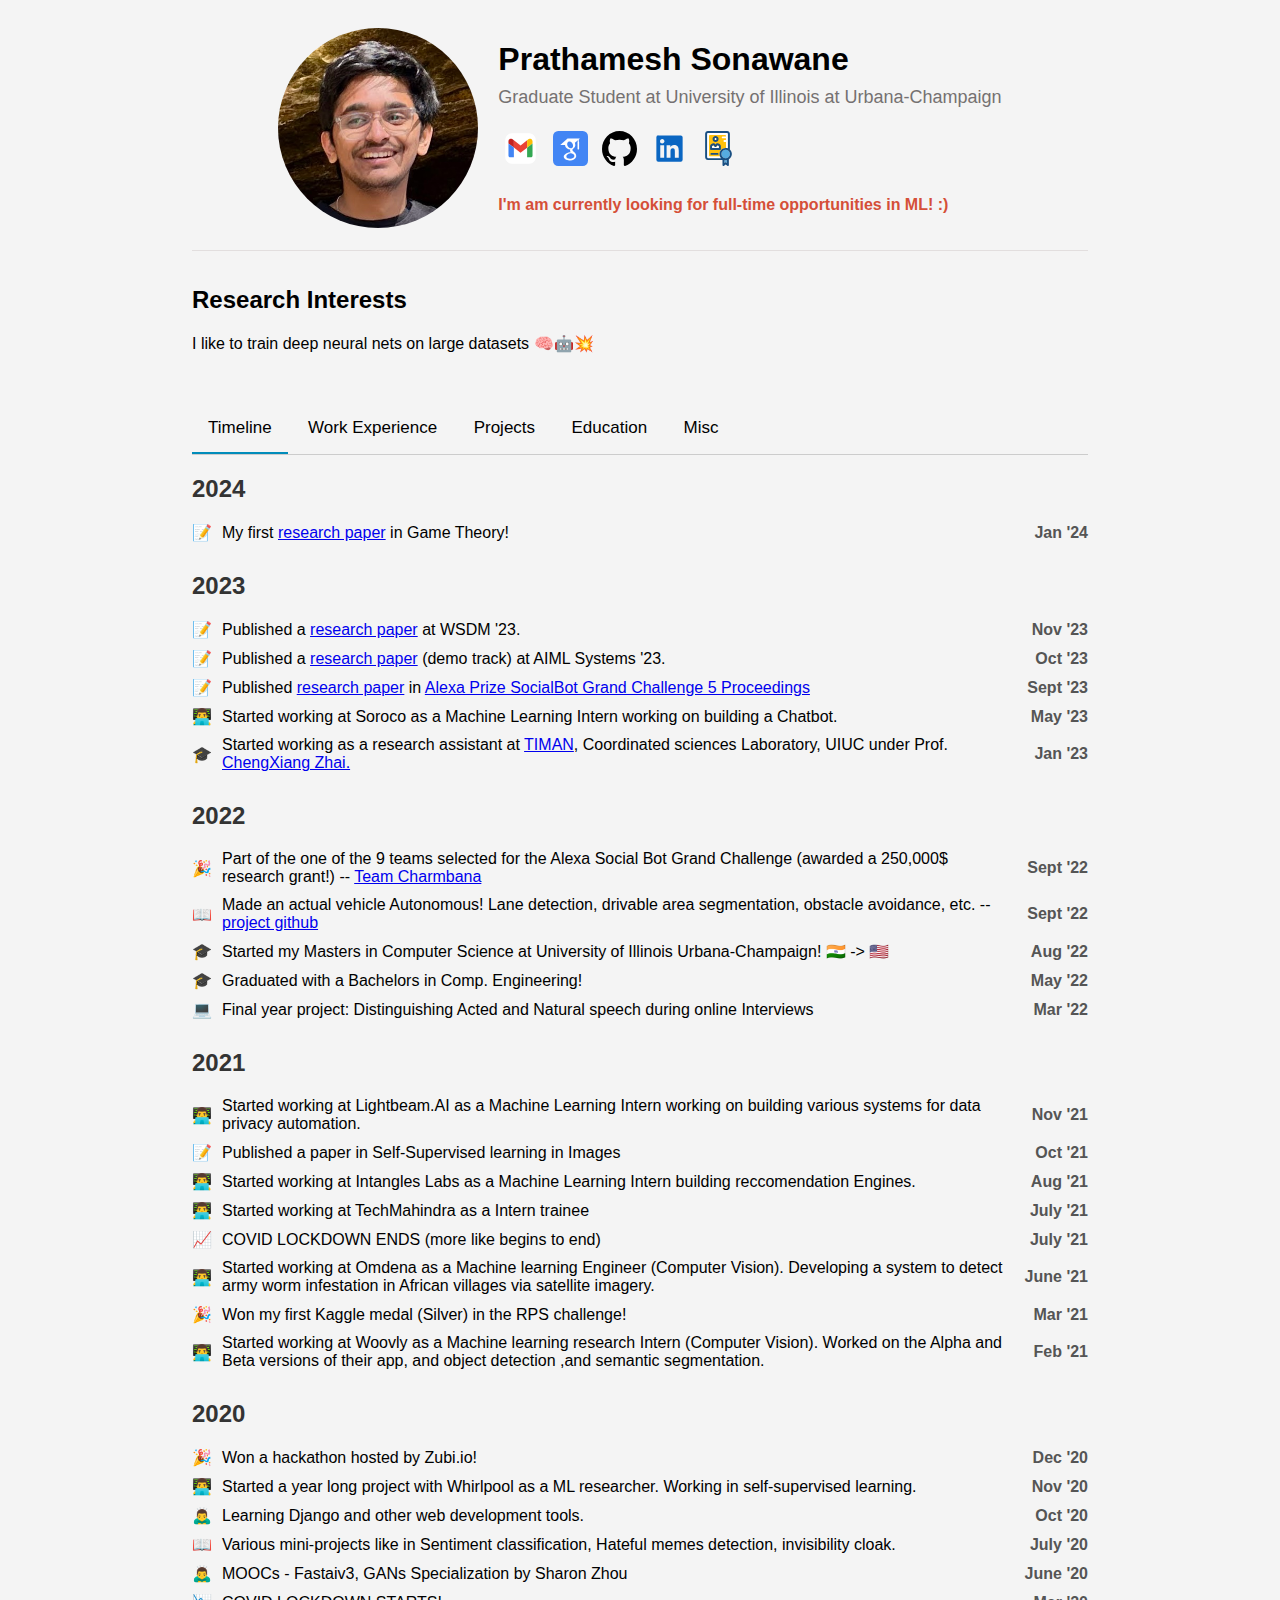
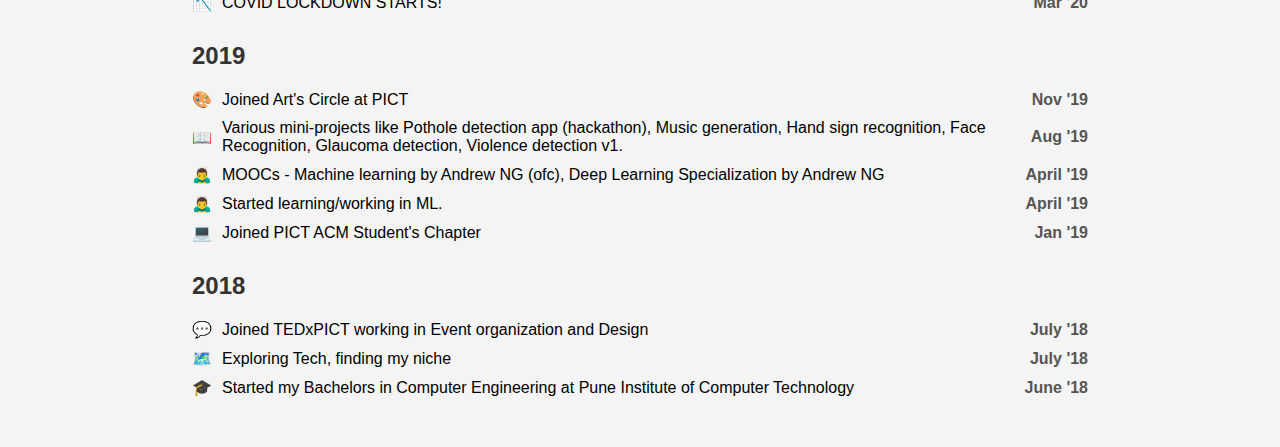
==== index.html @ f869308c "Update resume" ====
<!DOCTYPE html>
<html lang="en">

<head>
    <meta charset="UTF-8">
    <meta content="width=device-width, initial-scale=1.0" name="viewport">
    <title>Prathamesh Sonawane</title>
    <link href="styles.css" rel="stylesheet">
    <!-- Yes I know... sue me -->
    <script defer src="script.js"></script>
    <script src="https://ajax.googleapis.com/ajax/libs/jquery/3.5.1/jquery.min.js"></script>
</head>

<body>
<div class="container">
    <!-- Profile section -->
    <div class="profile-header">
        <img alt="profile photo" class="profile-img" src="images/pp.jpg">
        <div>
            <h1>Prathamesh Sonawane</h1>
            <p class="profile-main-association">Graduate Student at University of Illinois at Urbana-Champaign</p>
            <div>
                <a href="mailto:pks10@illinois.edu" title="email me!">
                    <img class="icon" src="images/icons/gmail_logo.svg">
                </a>
                <a href="https://scholar.google.com/citations?user=FKbzl8IAAAAJ&hl=en" title="Google Scholar">
                    <img class="icon" src="images/icons/google_scholar_logo.svg">
                </a>
                <a href="https://github.com/pratt3000/" title="Github">
                    <img class="icon" src="images/icons/github_logo.svg">
                </a>
                <a href="https://www.linkedin.com/in/pratt3000/" title="Linkedin">
                    <img class="icon" src="images/icons/linkedin_logo.svg">
                </a>
                <a href="https://drive.google.com/file/d/1Ly1WN9dq2to7P3YZiCApWCWv_4Gwpm6O/view?usp=sharing" title="Resume">
                    <img class="icon" src="images/icons/resume_logo.svg">
                </a>
            </div>
            <h4 class="profile-banner">
                I'm am currently looking for full-time opportunities in ML! :)
            </h4>
        </div>
    </div>

    <!-- Research Interest -->
    <div class="research">
        <h2>Research Interests</h2>
        <p>I like to train deep neural nets on large datasets 🧠🤖💥</p>
    </div>

    <!-- Buttons -->
    <div class="menu">
        <div class="button-container">
            <button class="tab-button" onclick="showSection('timeline')">Timeline</button>
            <button class="tab-button" onclick="showSection('work-experience')">Work Experience</button>
            <button class="tab-button" onclick="showSection('projects')">Projects</button>
            <button class="tab-button" onclick="showSection('education')">Education</button>
            <button class="tab-button" onclick="showSection('misc')">Misc</button>
        </div>
    </div>
    <div class="content-section" id="timeline"></div>
    <div class="content-section" id="projects"></div>
    <div class="content-section" id="work-experience"></div>
    <div class="content-section" id="education"></div>
    <div class="content-section" id="misc"></div>
</div>
</body>
</html>
---- styles.css ----
/* General body styling */
body {
  font-family: Arial, sans-serif;
  margin: 0;
  padding: 0;
  background-color: #f4f4f4;
}

.container {
  width: 70%;
  max-width: 1200px;
  margin: auto;
  padding: 20px;
}

/* Styles for the profile header */
.profile-header {
  display: flex;
  align-items: center;
  justify-content: center;
  padding-bottom: 15px;
  border-bottom: 1px solid #e2dede;
}

.profile-main-association {
  font-size: 18px;
  margin-top: -13px;
  color: #757171;
}

.profile-banner {
  color: rgb(213, 79, 56);
}

.profile-img {
  border-radius: 50%;
  width: 200px;
  height: 200px;
  object-fit: cover;
  margin-right: 20px;
}

.profile-header a {
  text-decoration: none; /* Remove underline */
  color: black; /* Change link color to black */
}

.icon{
  width: 35px; /* adjust this value to your desired width */
  height: 35px; /* maintain aspect ratio */
  padding: 5px;
}

.research {
  padding: 15px 0;
  margin-bottom: 20px;
}

.year-container {
  margin-bottom: 30px;
}

.year-title {
  font-size: 24px;
  color: #333;
  margin-bottom: 20px;
}

/* Styles for the cards */
.card {
  display: flex;
  align-items: flex-start;
  margin-bottom: 20px;
  padding: 20px;
  border: 1px solid #ddd;
  border-radius: 5px;
  transition: box-shadow 0.3s ease;
  justify-content: space-between; 
}

.card:hover {
  box-shadow: 0 0 15px rgba(0, 0, 0, 0.2);
}

.card-image img {
  width: 160px;
  height: 160px;
  border-radius: 5px;
  object-fit: cover;
}

.card-content {
  width: calc(100% - 180px);
  padding-left: 20px;
  flex: 1;
}

.card-content a {
  color: blue;
  transition: color 0.3s ease;
}

.card-content a:hover {
  color: darkblue;
}

.date-section {
    margin-left: 20px;
    color: #555;
    font-weight: bold;
}

.project-title {
  margin: 0;
  margin-bottom: 10px;
  font-size: 18px;
  font-weight: 600;
}

.members {
  margin: 0;
  margin-bottom: 10px;
  font-size: 16px;
  color: #555;
}

.description {
  font-size: 14px;
  color: #666;
  line-height: 1.6;
}

.menu {
  display: flex;
  justify-content: space-between;
  border-bottom: 1px solid #ccc;
}

.tab-button {
  background-color: transparent;
  border: none;
  outline: none;
  cursor: pointer;
  padding: 14px 16px;
  transition: 0.3s;
  font-size: 17px;
  border-bottom: 2px solid transparent;
}

/* Change background color of buttons on hover */
.tab-button:hover {
  border-bottom: 2px solid #008CBA;
}

/* Create an active/current tablink class */
.tab-button.active {
  border-bottom: 2px solid #008CBA;
}


.custom-list-timeline {
  list-style-type: none;
  padding-left: 0;
  width: 100%;
}

.custom-list-timeline li {
  display: flex;
  align-items: center;
  justify-content: space-between;
  margin-bottom: 10px;
}

.custom-list-misc li {
    justify-content: space-between;
  margin-bottom: 10px;
}

.emoji-timeline {
  margin-right: 10px;
}

.text-content {
  flex-grow: 1;
  margin-right: 15px;
}

.date-timeline {
  white-space: nowrap;
  color: #555;
  font-weight: bold;
}

.button-container{
  padding: 0px 20px 0px 0px;
}
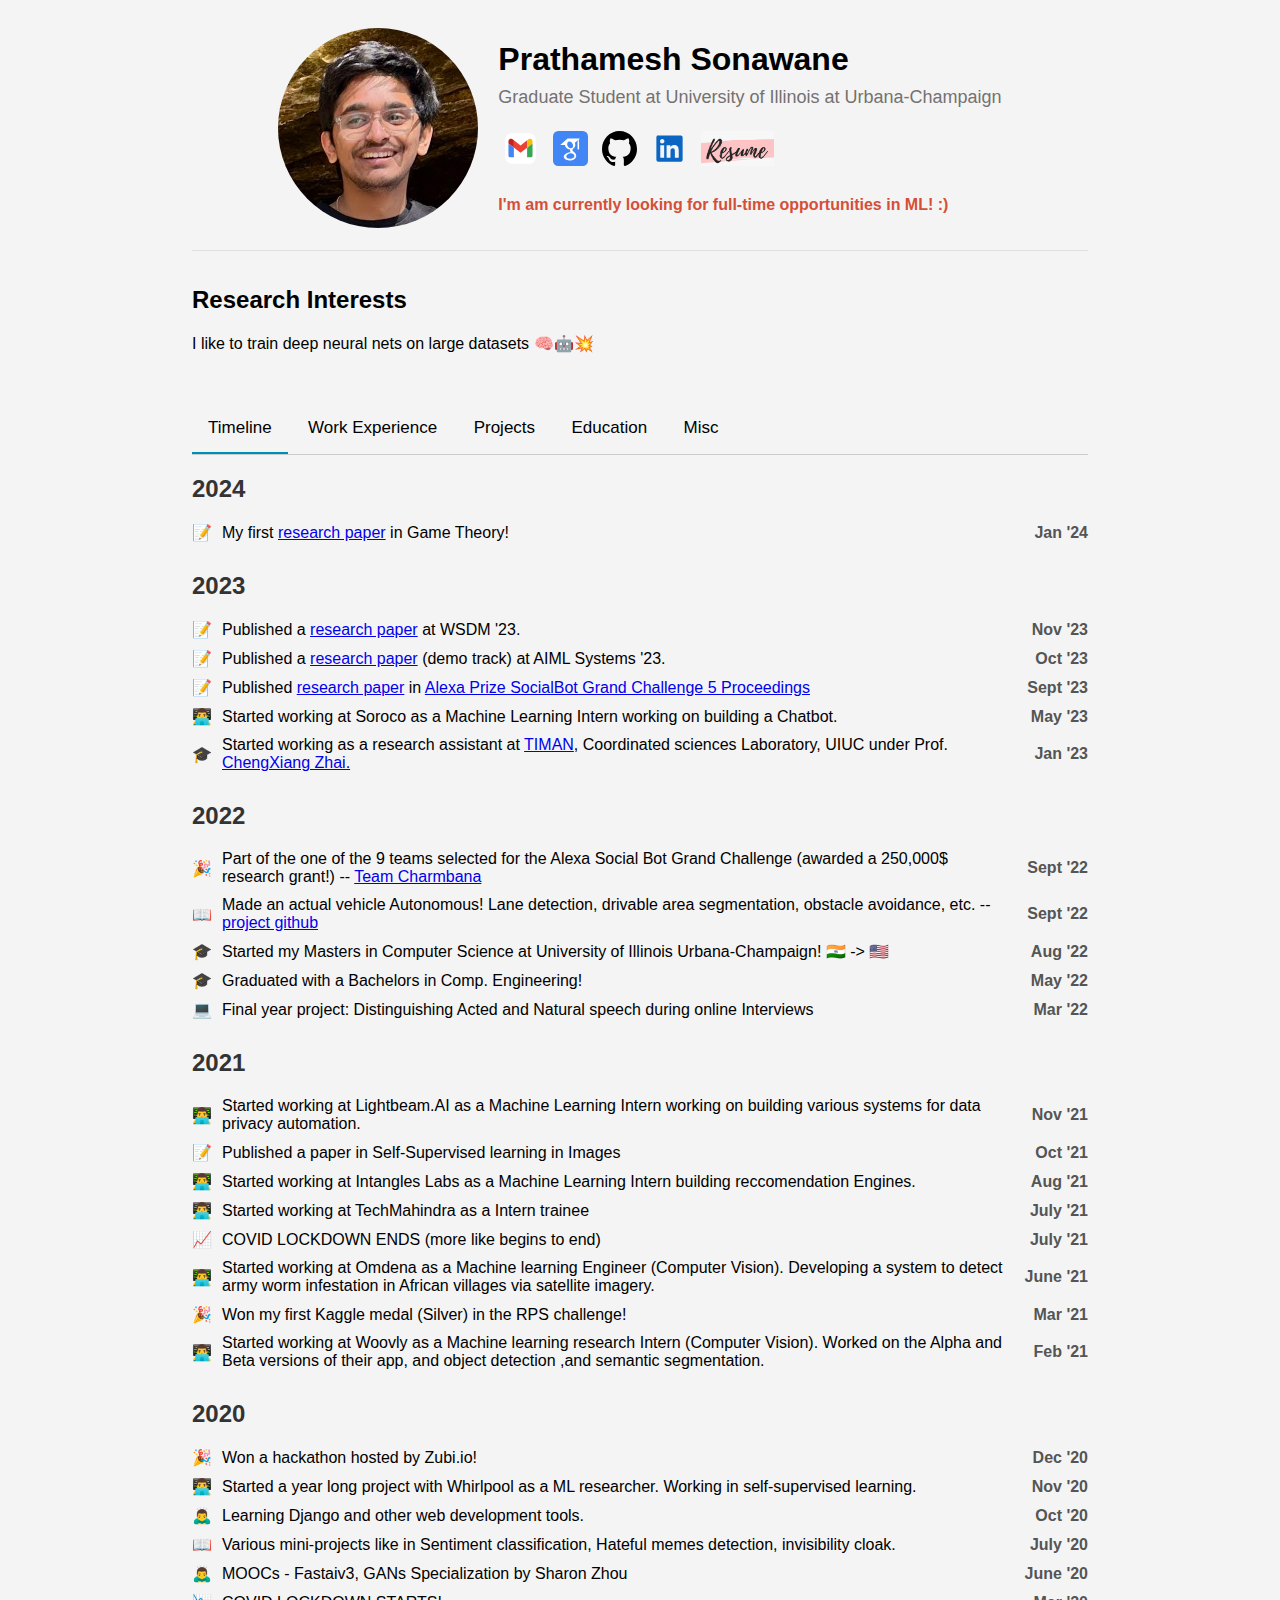
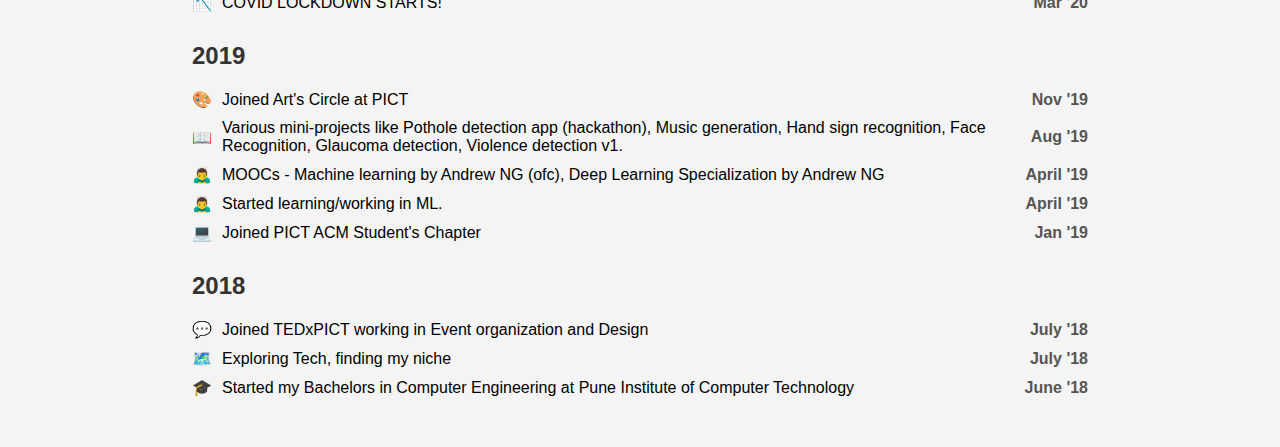
==== commit dcf892bb: "resume icon change" ====
--- a/index.html
+++ b/index.html
@@ -32,8 +32,8 @@
                 <a href="https://www.linkedin.com/in/pratt3000/" title="Linkedin">
                     <img class="icon" src="images/icons/linkedin_logo.svg">
                 </a>
-                <a href="https://drive.google.com/file/d/1Ly1WN9dq2to7P3YZiCApWCWv_4Gwpm6O/view?usp=sharing" title="Resume">
-                    <img class="icon" src="images/icons/resume_logo.svg">
+                <a href="https://drive.google.com/file/d/1ORefrRi_QTS9Wteup7KuTjQAXhROvqm2/view?usp=drive_link" title="Resume">
+                    <img class="resume-icon" src="images/icons/resume.png">
                 </a>
             </div>
             <h4 class="profile-banner">
--- a/styles.css
+++ b/styles.css
@@ -47,6 +47,11 @@
 
 .icon{
   width: 35px; /* adjust this value to your desired width */
+  height: 35px; /* maintain aspect ratio */
+  padding: 5px;
+}
+.resume-icon{
+  width: 50; /* adjust this value to your desired width */
   height: 35px; /* maintain aspect ratio */
   padding: 5px;
 }
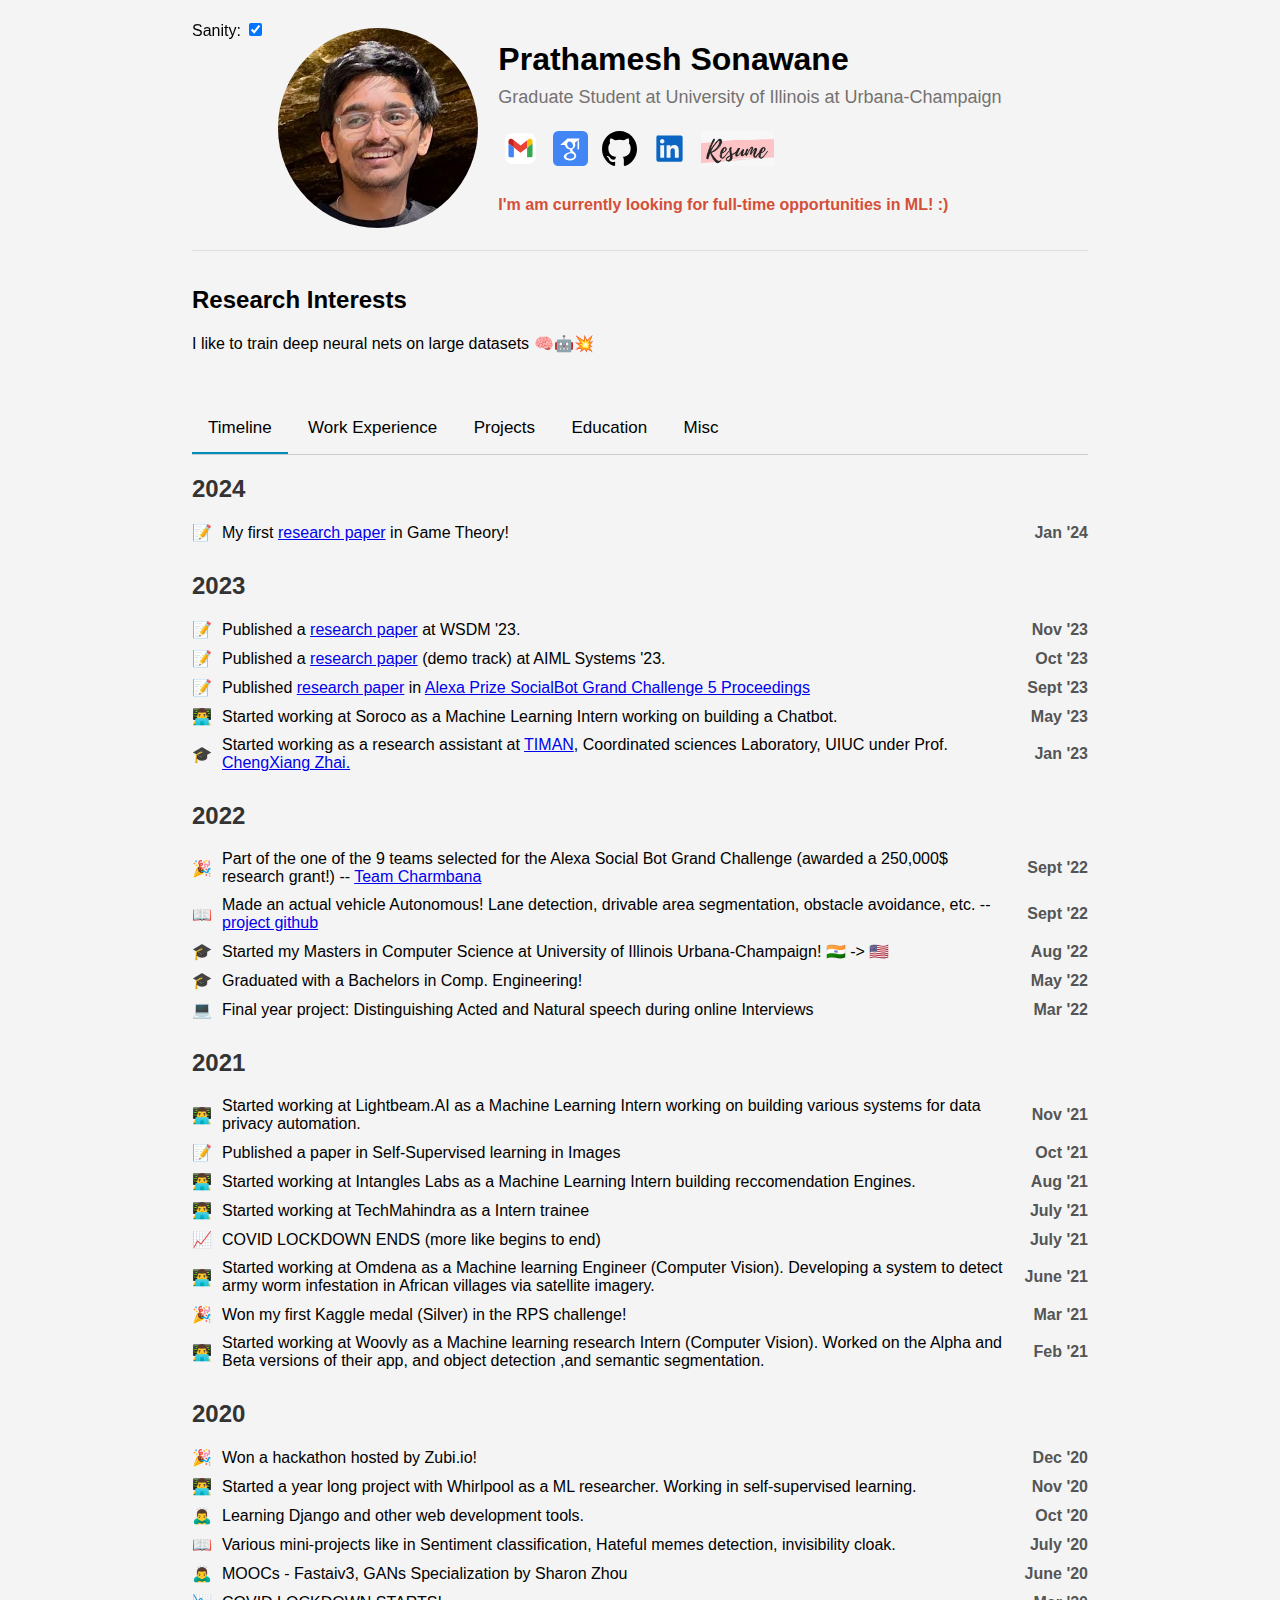
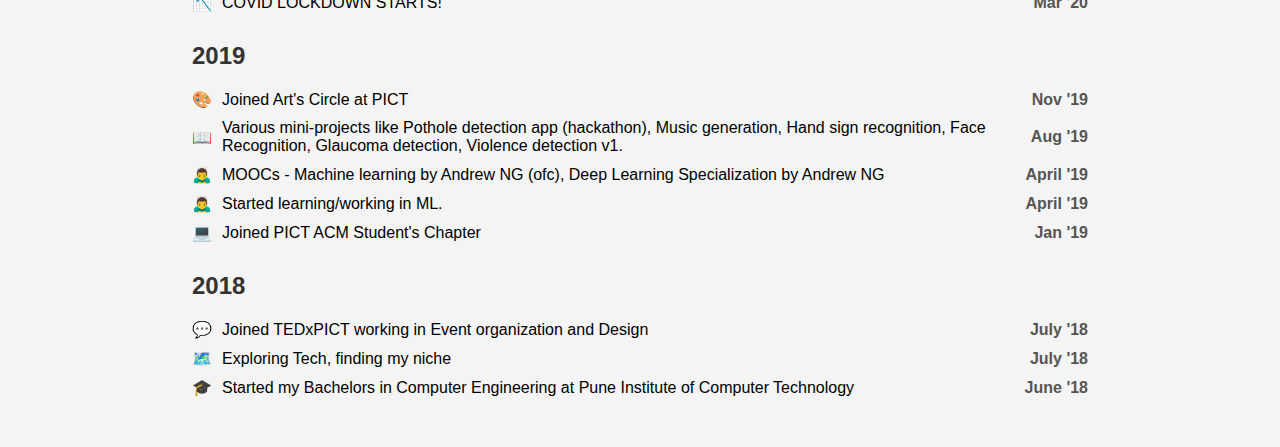
==== commit 1b11d3ee: "no more minimal website lol" ====
--- a/index.html
+++ b/index.html
@@ -14,6 +14,12 @@
 <body>
 <div class="container">
     <!-- Profile section -->
+    <div id="sanity-toggle">
+        <label for="toggle">Sanity:</label>
+        <input type="checkbox" id="toggle" checked>
+    </div>
+    <div id="overlay" class="hidden"></div>
+
     <div class="profile-header">
         <img alt="profile photo" class="profile-img" src="images/pp.jpg">
         <div>
@@ -32,7 +38,7 @@
                 <a href="https://www.linkedin.com/in/pratt3000/" title="Linkedin">
                     <img class="icon" src="images/icons/linkedin_logo.svg">
                 </a>
-                <a href="https://drive.google.com/file/d/1ORefrRi_QTS9Wteup7KuTjQAXhROvqm2/view?usp=drive_link" title="Resume">
+                <a href="https://drive.google.com/file/d/1Ly1WN9dq2to7P3YZiCApWCWv_4Gwpm6O/view?usp=sharing" title="Resume">
                     <img class="resume-icon" src="images/icons/resume.png">
                 </a>
             </div>
--- a/styles.css
+++ b/styles.css
@@ -198,4 +198,27 @@
 
 .button-container{
   padding: 0px 20px 0px 0px;
-}+}
+
+.hidden {
+  display: none;
+}
+
+#overlay {
+  position: fixed;
+  top: 0;
+  left: 0;
+  width: 100%;
+  height: 100%;
+  background-color: rgba(133, 115, 115, 0.5);
+  z-index: 100;
+}
+
+#sanity-toggle {
+  position: fixed;
+  z-index: 101; /* Ensure the toggle button appears above the overlay */
+}
+
+.message-textarea {
+  padding: 5px;
+}
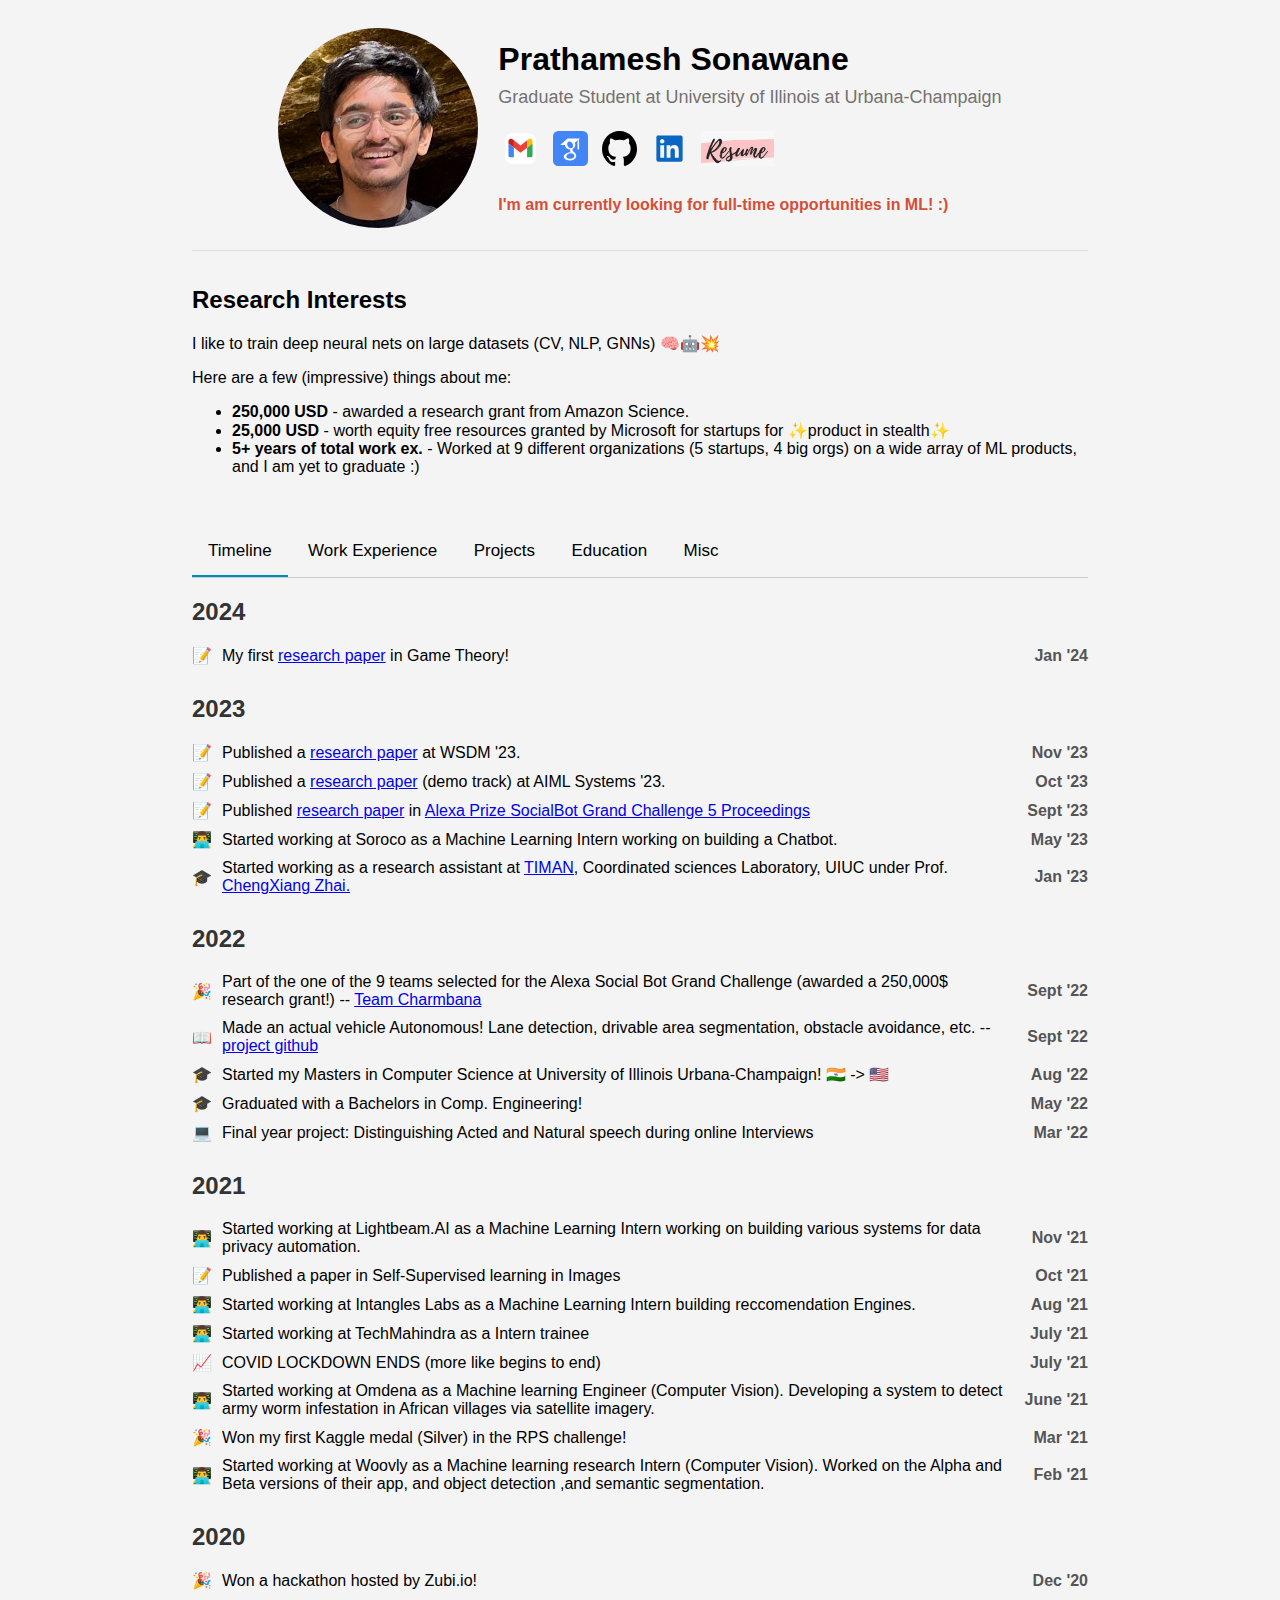
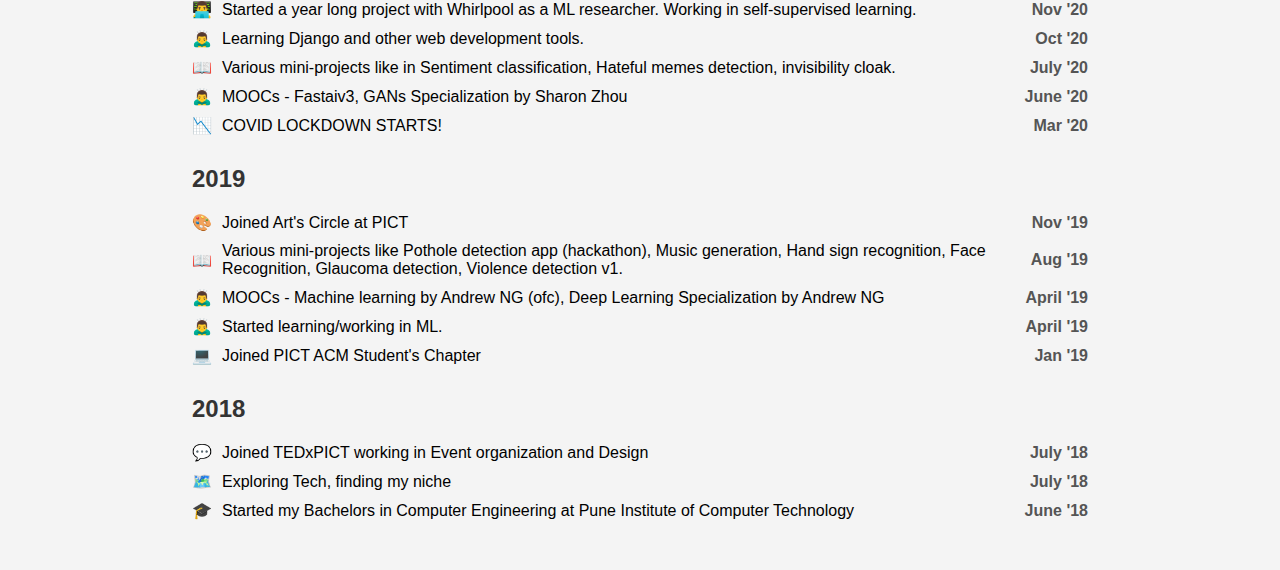
==== commit a988b684: "increased description" ====
--- a/index.html
+++ b/index.html
@@ -14,12 +14,6 @@
 <body>
 <div class="container">
     <!-- Profile section -->
-    <div id="sanity-toggle">
-        <label for="toggle">Sanity:</label>
-        <input type="checkbox" id="toggle" checked>
-    </div>
-    <div id="overlay" class="hidden"></div>
-
     <div class="profile-header">
         <img alt="profile photo" class="profile-img" src="images/pp.jpg">
         <div>
@@ -51,7 +45,13 @@
     <!-- Research Interest -->
     <div class="research">
         <h2>Research Interests</h2>
-        <p>I like to train deep neural nets on large datasets 🧠🤖💥</p>
+        <p>I like to train deep neural nets on large datasets (CV, NLP, GNNs) 🧠🤖💥</p>
+        <p>Here are a few (impressive) things about me:</p>
+        <ul>
+            <li><b>250,000 USD</b> - awarded a research grant from Amazon Science.</li>
+            <li><b>25,000 USD</b> - worth equity free resources granted by Microsoft for startups for ✨product in stealth✨</li>
+            <li><b>5+ years of total work ex.</b> - Worked at 9 different organizations (5 startups, 4 big orgs) on a wide array of ML products, and I am yet to graduate :)</li>
+        </ul>
     </div>
 
     <!-- Buttons -->
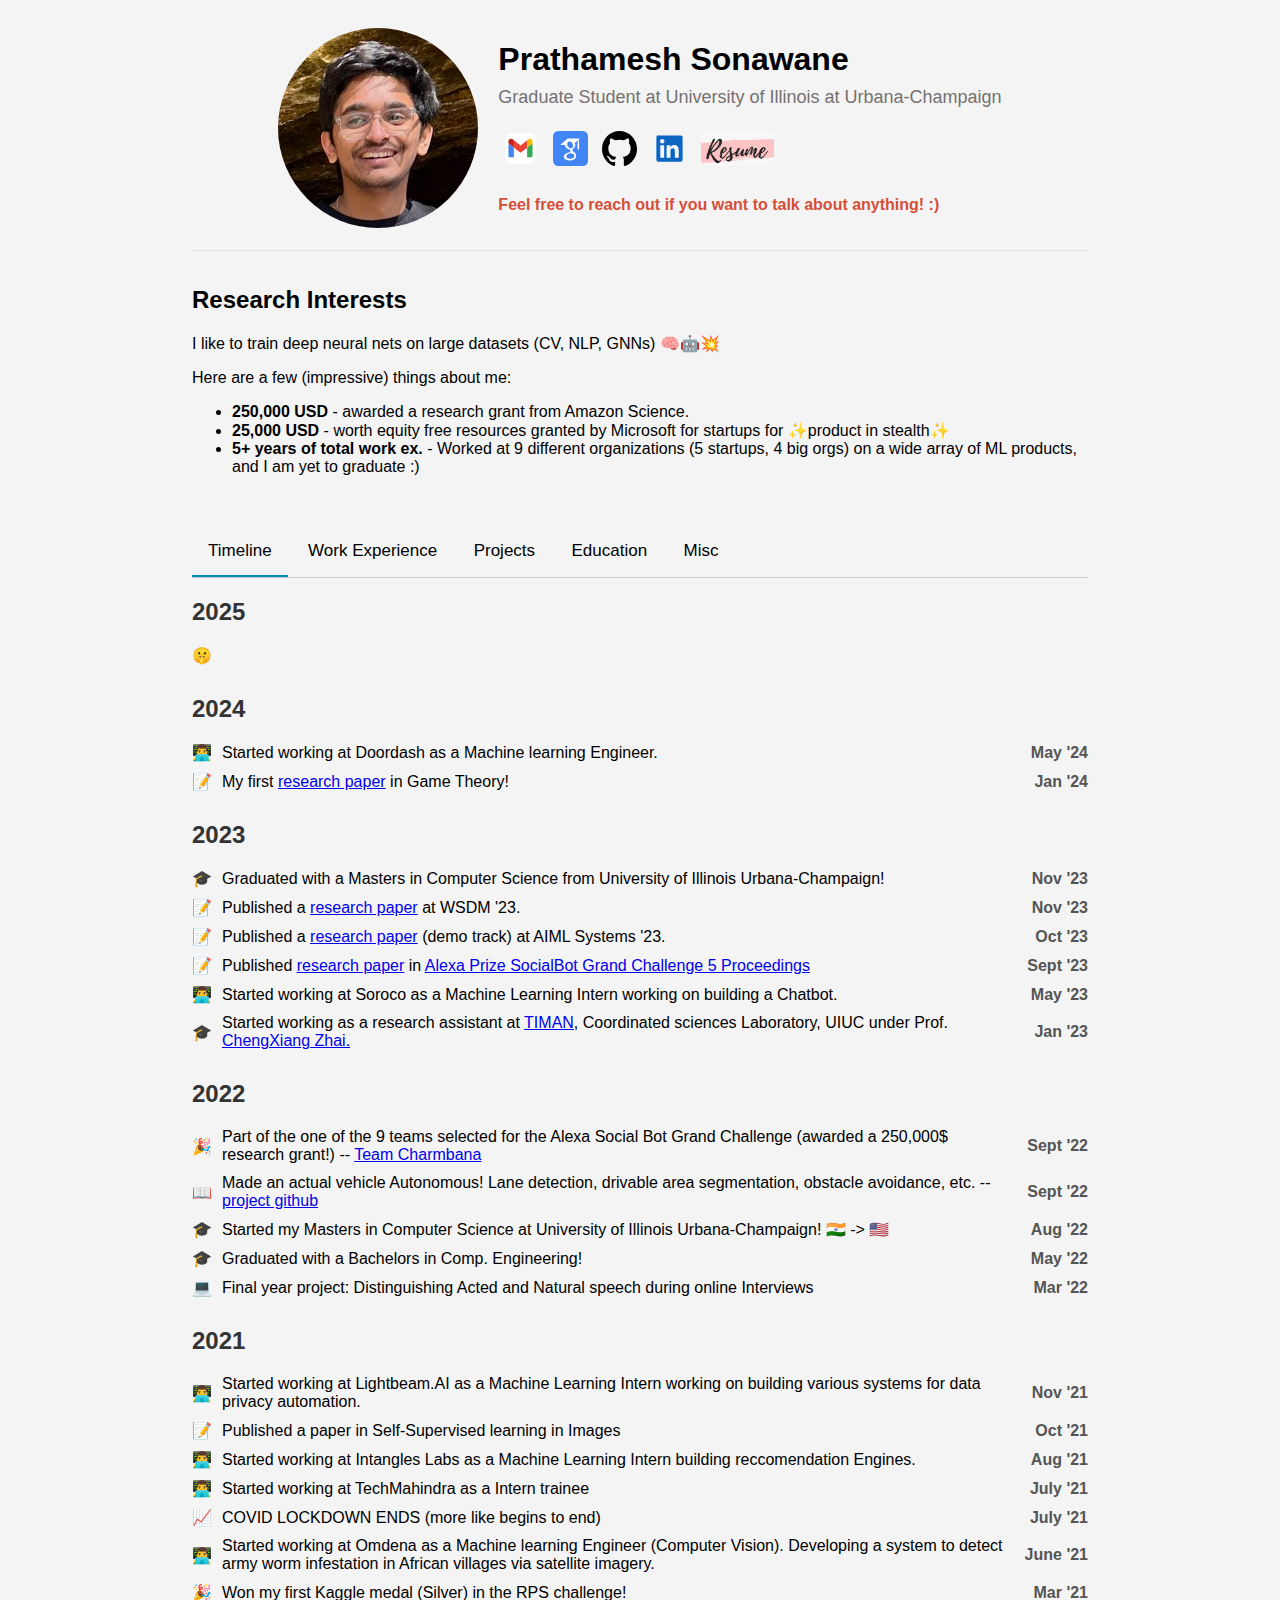
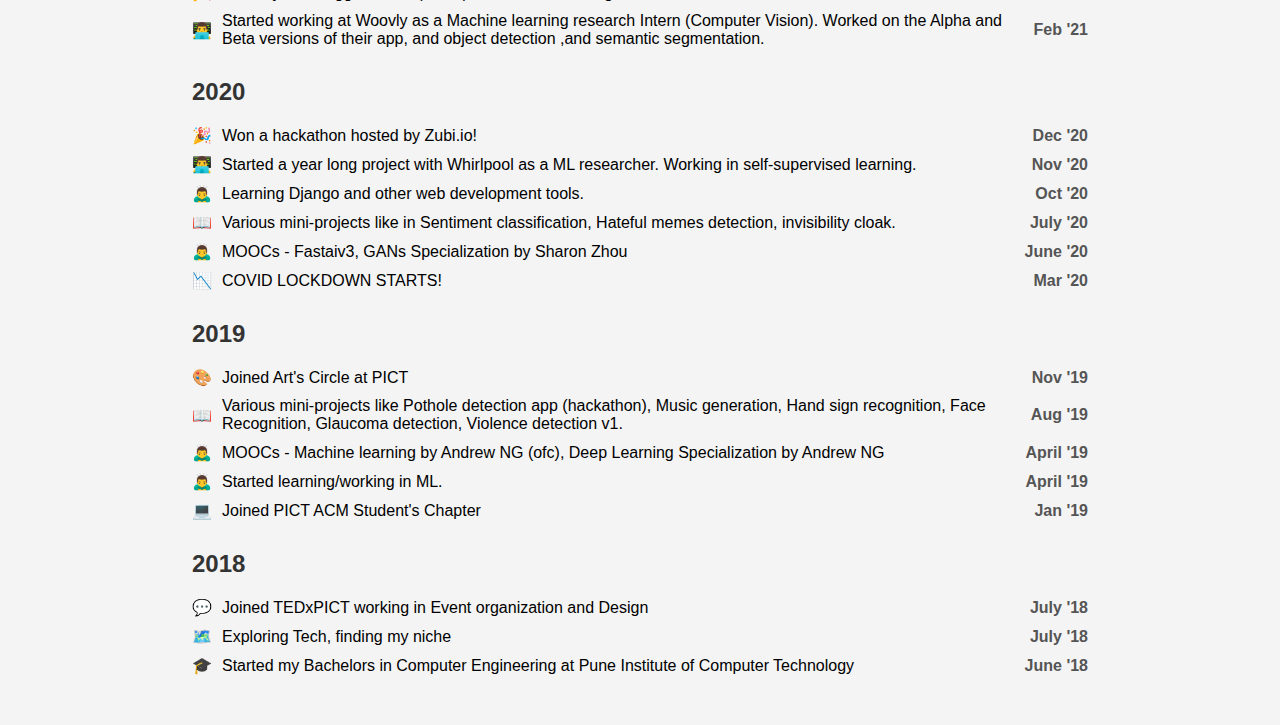
==== commit 82e9f351: "refresh" ====
--- a/index.html
+++ b/index.html
@@ -20,7 +20,7 @@
             <h1>Prathamesh Sonawane</h1>
             <p class="profile-main-association">Graduate Student at University of Illinois at Urbana-Champaign</p>
             <div>
-                <a href="mailto:pks10@illinois.edu" title="email me!">
+                <a href="mailto:pratt3000@gmail.com" title="email me!">
                     <img class="icon" src="images/icons/gmail_logo.svg">
                 </a>
                 <a href="https://scholar.google.com/citations?user=FKbzl8IAAAAJ&hl=en" title="Google Scholar">
@@ -37,7 +37,7 @@
                 </a>
             </div>
             <h4 class="profile-banner">
-                I'm am currently looking for full-time opportunities in ML! :)
+                Feel free to reach out if you want to talk about anything! :)
             </h4>
         </div>
     </div>
@@ -48,6 +48,7 @@
         <p>I like to train deep neural nets on large datasets (CV, NLP, GNNs) 🧠🤖💥</p>
         <p>Here are a few (impressive) things about me:</p>
         <ul>
+            <!-- <li><b>50,000 USD</b> - awarded as part of the <a href = "https://new.nsf.gov/funding/initiatives/i-corps/national-teams-applicants">NSF icorps nationals</a> program where I was the technical lead in a team of 4.</li> -->
             <li><b>250,000 USD</b> - awarded a research grant from Amazon Science.</li>
             <li><b>25,000 USD</b> - worth equity free resources granted by Microsoft for startups for ✨product in stealth✨</li>
             <li><b>5+ years of total work ex.</b> - Worked at 9 different organizations (5 startups, 4 big orgs) on a wide array of ML products, and I am yet to graduate :)</li>
